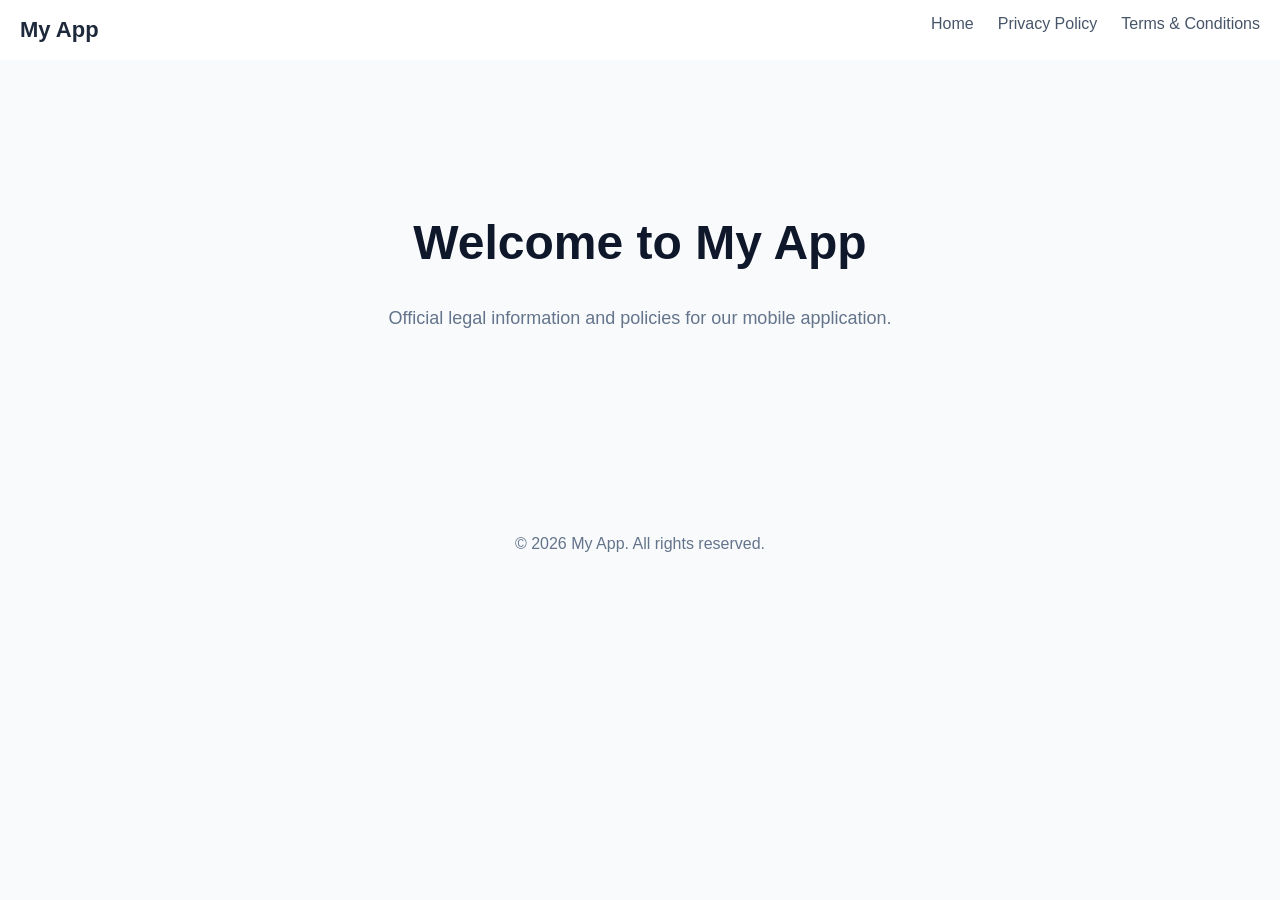
==== index.html @ ea690539 "init app web" ====
<!DOCTYPE html>
<html lang="en">
  <head>
    <meta charset="UTF-8" />
    <meta name="viewport" content="width=device-width, initial-scale=1.0" />
    <title>My App</title>
    <link rel="stylesheet" href="styles.css" />
  </head>
  <body>
    <header>
      <nav>
        <div class="logo">My App</div>

        <div class="menu">
          <a href="index.html">Home</a>
          <a href="privacy.html">Privacy Policy</a>
          <a href="terms.html">Terms & Conditions</a>
        </div>
      </nav>
    </header>

    <main class="container">
      <section class="hero">
        <h1>Welcome to My App</h1>

        <p>
          Official legal information and policies for our mobile application.
        </p>
      </section>
    </main>

    <footer>
      <p>© 2026 My App. All rights reserved.</p>
    </footer>
  </body>
</html>
---- styles.css ----
* {
  margin: 0;
  padding: 0;
  box-sizing: border-box;
}

body {
  font-family:
    Inter,
    -apple-system,
    BlinkMacSystemFont,
    "Segoe UI",
    sans-serif;
  background: #f8fafc;
  color: #1e293b;
  line-height: 1.8;
}

.container {
  max-width: 900px;
  margin: 0 auto;
  padding: 40px 20px;
}

.card {
  background: #ffffff;
  border-radius: 16px;
  padding: 48px;
  box-shadow: 0 4px 20px rgba(15, 23, 42, 0.08);
}

h1 {
  font-size: 2.2rem;
  margin-bottom: 12px;
  color: #0f172a;
}

.updated {
  color: #64748b;
  margin-bottom: 32px;
}

h2 {
  margin-top: 32px;
  margin-bottom: 12px;
  font-size: 1.3rem;
  color: #0f172a;
}

p {
  margin-bottom: 16px;
}

ul {
  margin: 12px 0 24px 24px;
}

li {
  margin-bottom: 8px;
}

@media (max-width: 768px) {
  .card {
    padding: 24px;
  }

  h1 {
    font-size: 1.8rem;
  }
}

nav {
  width: 100%;
  padding: 10px 20px;
  display: flex;
  justify-content: space-between;
  background: #ffffff;
}

.logo {
  font-size: 22px;
  font-weight: 700;
}

.menu {
  display: flex;
  gap: 24px;
}

.menu a {
  text-decoration: none;
  color: #475569;
  font-weight: 500;
}

.menu a:hover {
  color: #0f172a;
}

.container {
  max-width: 900px;
  margin: 60px auto;
  padding: 0 20px;
}

.hero {
  text-align: center;
  padding: 80px 0;
}

.hero h1 {
  font-size: 48px;
  margin-bottom: 16px;
}

.hero p {
  font-size: 18px;
  color: #64748b;
}

.content {
  background: white;
  padding: 40px;
  border-radius: 12px;
  box-shadow: 0 5px 20px rgba(0, 0, 0, 0.05);
}

.content h1 {
  margin-bottom: 24px;
}

.content h2 {
  margin-top: 32px;
  margin-bottom: 12px;
}

.content p {
  margin-bottom: 16px;
}

footer {
  text-align: center;
  padding: 40px;
  color: #64748b;
}
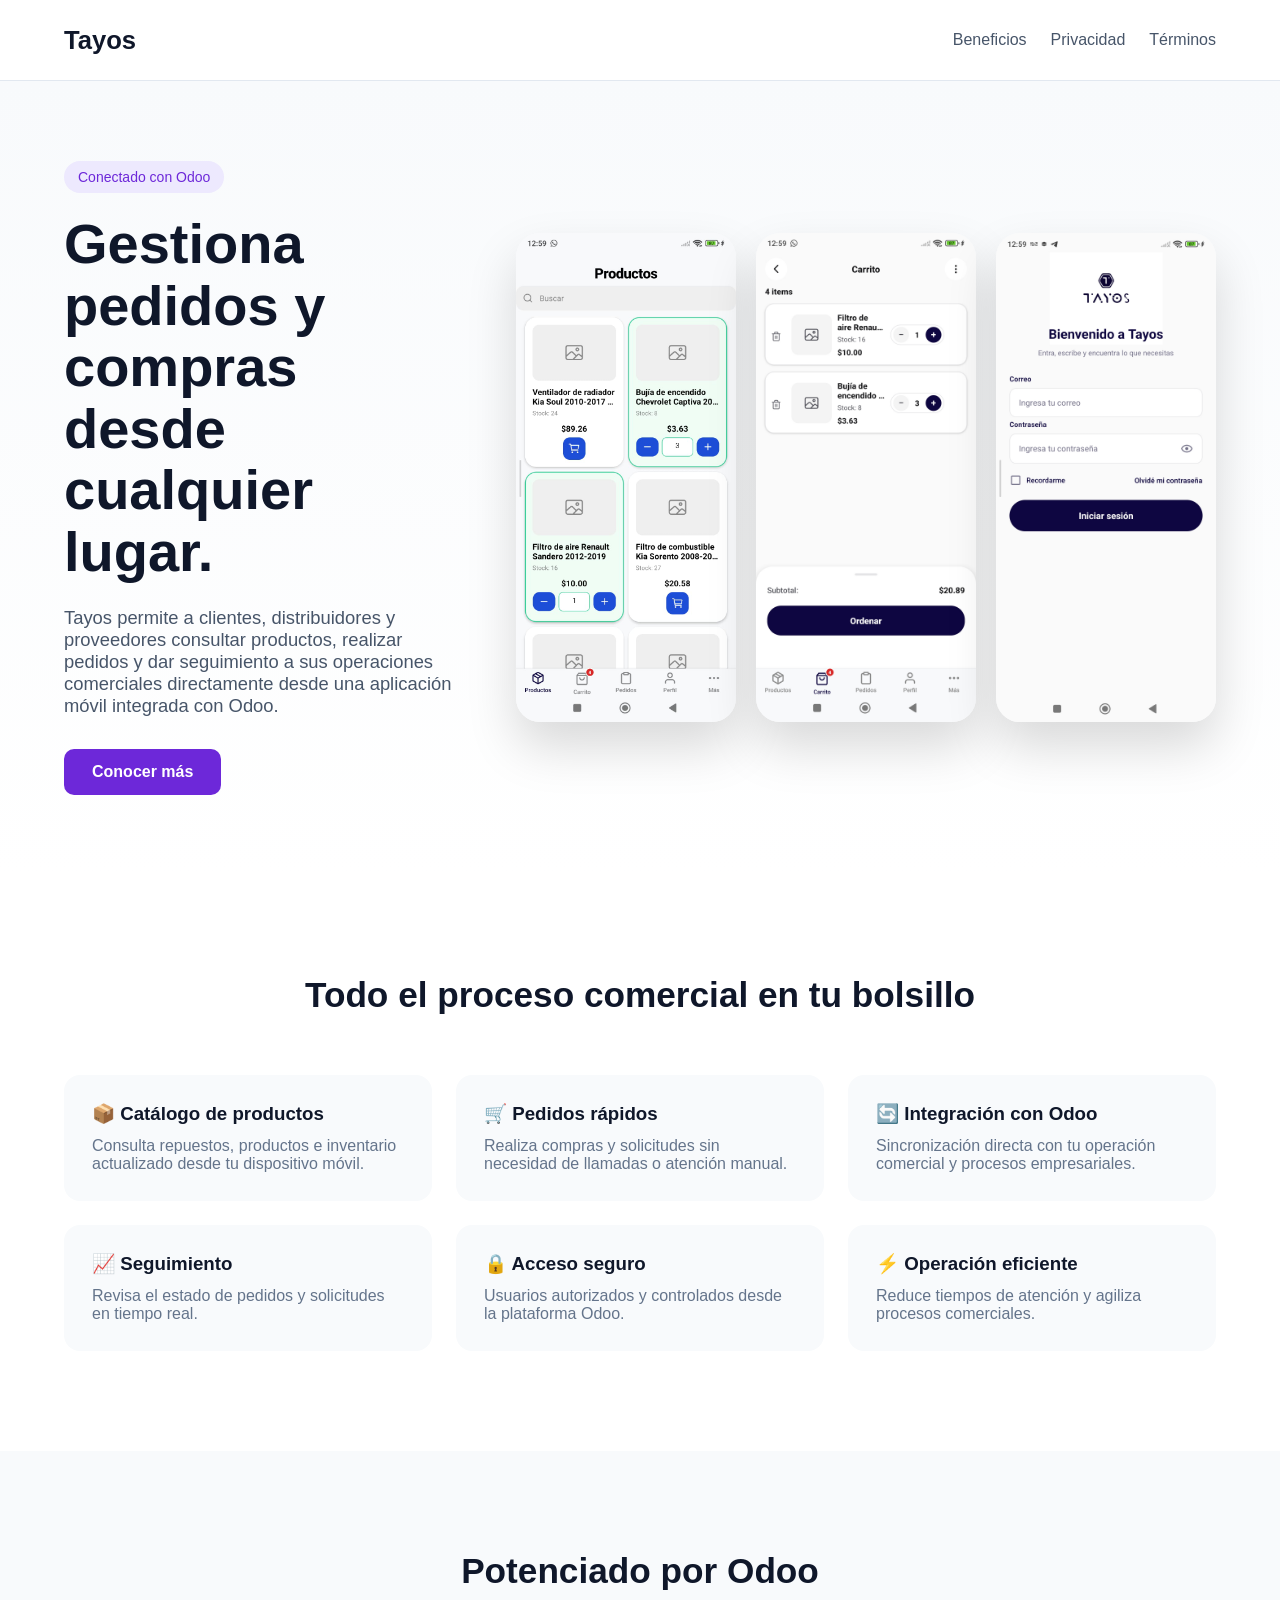
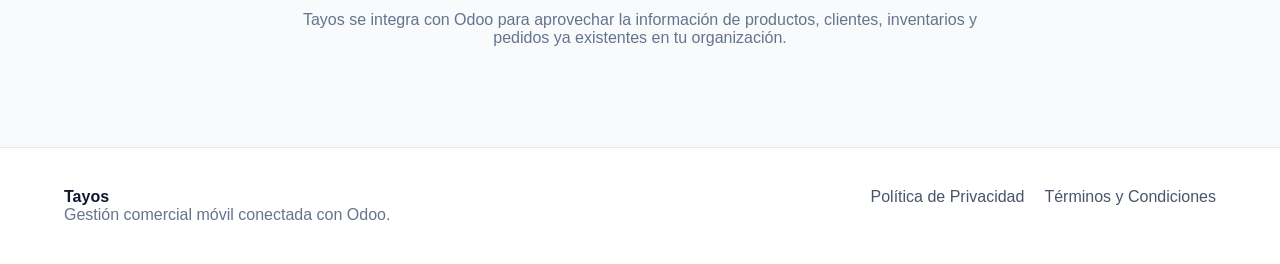
==== commit 6c68b965: "mejorar landing principal web" ====
--- a/index.html
+++ b/index.html
@@ -1,36 +1,133 @@
 <!DOCTYPE html>
-<html lang="en">
+<html lang="es">
   <head>
     <meta charset="UTF-8" />
     <meta name="viewport" content="width=device-width, initial-scale=1.0" />
-    <title>My App</title>
-    <link rel="stylesheet" href="styles.css" />
+    <title>Tayos | Gestión de pedidos conectada con Odoo</title>
+
+    <link rel="stylesheet" href="landing.css" />
   </head>
+
   <body>
     <header>
-      <nav>
-        <div class="logo">My App</div>
+      <div class="container nav">
+        <div class="logo">Tayos</div>
 
-        <div class="menu">
-          <a href="index.html">Home</a>
-          <a href="privacy.html">Privacy Policy</a>
-          <a href="terms.html">Terms & Conditions</a>
-        </div>
-      </nav>
+        <nav>
+          <a href="#features">Beneficios</a>
+          <a href="privacy.html">Privacidad</a>
+          <a href="terms.html">Términos</a>
+        </nav>
+      </div>
     </header>
 
-    <main class="container">
-      <section class="hero">
-        <h1>Welcome to My App</h1>
+    <section class="hero">
+      <div class="container hero-content">
+        <div class="hero-text">
+          <span class="badge">Conectado con Odoo</span>
+
+          <h1>
+            Gestiona pedidos y compras desde cualquier lugar.
+          </h1>
+
+          <p>
+            Tayos permite a clientes, distribuidores y proveedores consultar
+            productos, realizar pedidos y dar seguimiento a sus operaciones
+            comerciales directamente desde una aplicación móvil integrada con
+            Odoo.
+          </p>
+
+          <div class="hero-buttons">
+            <a href="#features" class="btn-primary">
+              Conocer más
+            </a>
+          </div>
+        </div>
+
+        <div class="hero-images">
+          <img src="images/pantalla-2.jpeg" alt="Pantalla Tayos" />
+          <img src="images/pantalla-1.jpeg" alt="Pantalla Tayos" />
+          <img src="images/pantalla-3.jpeg" alt="Pantalla Tayos" />
+        </div>
+      </div>
+    </section>
+
+    <section id="features" class="features">
+      <div class="container">
+        <h2>Todo el proceso comercial en tu bolsillo</h2>
+
+        <div class="grid">
+          <div class="card">
+            <h3>📦 Catálogo de productos</h3>
+            <p>
+              Consulta repuestos, productos e inventario actualizado desde tu
+              dispositivo móvil.
+            </p>
+          </div>
+
+          <div class="card">
+            <h3>🛒 Pedidos rápidos</h3>
+            <p>
+              Realiza compras y solicitudes sin necesidad de llamadas o atención
+              manual.
+            </p>
+          </div>
+
+          <div class="card">
+            <h3>🔄 Integración con Odoo</h3>
+            <p>
+              Sincronización directa con tu operación comercial y procesos
+              empresariales.
+            </p>
+          </div>
+
+          <div class="card">
+            <h3>📈 Seguimiento</h3>
+            <p>
+              Revisa el estado de pedidos y solicitudes en tiempo real.
+            </p>
+          </div>
+
+          <div class="card">
+            <h3>🔒 Acceso seguro</h3>
+            <p>
+              Usuarios autorizados y controlados desde la plataforma Odoo.
+            </p>
+          </div>
+
+          <div class="card">
+            <h3>⚡ Operación eficiente</h3>
+            <p>
+              Reduce tiempos de atención y agiliza procesos comerciales.
+            </p>
+          </div>
+        </div>
+      </div>
+    </section>
+
+    <section class="odoo">
+      <div class="container">
+        <h2>Potenciado por Odoo</h2>
 
         <p>
-          Official legal information and policies for our mobile application.
+          Tayos se integra con Odoo para aprovechar la información de productos,
+          clientes, inventarios y pedidos ya existentes en tu organización.
         </p>
-      </section>
-    </main>
+      </div>
+    </section>
 
     <footer>
-      <p>© 2026 My App. All rights reserved.</p>
+      <div class="container footer">
+        <div>
+          <strong>Tayos</strong>
+          <p>Gestión comercial móvil conectada con Odoo.</p>
+        </div>
+
+        <div class="footer-links">
+          <a href="privacy.html">Política de Privacidad</a>
+          <a href="terms.html">Términos y Condiciones</a>
+        </div>
+      </div>
     </footer>
   </body>
 </html>
--- a/landing.css
+++ b/landing.css
@@ -0,0 +1,217 @@
+* {
+  margin: 0;
+  padding: 0;
+  box-sizing: border-box;
+}
+
+body {
+  font-family:
+    Inter,
+    -apple-system,
+    BlinkMacSystemFont,
+    sans-serif;
+  color: #0f172a;
+  background: #ffffff;
+}
+
+.container {
+  width: 90%;
+  max-width: 1200px;
+  margin: auto;
+}
+
+header {
+  position: sticky;
+  top: 0;
+  background: rgba(255, 255, 255, 0.95);
+  backdrop-filter: blur(10px);
+  border-bottom: 1px solid #e2e8f0;
+  z-index: 10;
+}
+
+.nav {
+  height: 80px;
+  display: flex;
+  justify-content: space-between;
+  align-items: center;
+}
+
+.logo {
+  font-size: 1.6rem;
+  font-weight: 700;
+}
+
+nav {
+  display: flex;
+  gap: 24px;
+}
+
+nav a {
+  text-decoration: none;
+  color: #475569;
+  font-weight: 500;
+}
+
+.hero {
+  padding: 80px 0;
+  background: linear-gradient(
+    180deg,
+    #f8fafc 0%,
+    #ffffff 100%
+  );
+}
+
+.hero-content {
+  display: grid;
+  grid-template-columns: 1fr 1fr;
+  align-items: center;
+  gap: 50px;
+}
+
+.badge {
+  display: inline-block;
+  background: #ede9fe;
+  color: #6d28d9;
+  padding: 8px 14px;
+  border-radius: 999px;
+  font-size: 14px;
+  margin-bottom: 20px;
+}
+
+.hero h1 {
+  font-size: 3.5rem;
+  line-height: 1.1;
+  margin-bottom: 24px;
+}
+
+.hero p {
+  font-size: 1.15rem;
+  color: #475569;
+  margin-bottom: 32px;
+}
+
+.btn-primary {
+  display: inline-block;
+  background: #6d28d9;
+  color: white;
+  padding: 14px 28px;
+  border-radius: 10px;
+  text-decoration: none;
+  font-weight: 600;
+}
+
+.hero-images {
+  display: flex;
+  justify-content: center;
+  gap: 20px;
+}
+
+.hero-images img {
+  width: 220px;
+  border-radius: 24px;
+  box-shadow: 0 25px 50px rgba(0, 0, 0, 0.15);
+  transition: transform 0.3s ease;
+}
+
+.hero-images img:hover {
+  transform: translateY(-10px);
+}
+
+.features {
+  padding: 100px 0;
+}
+
+.features h2 {
+  text-align: center;
+  margin-bottom: 60px;
+  font-size: 2.2rem;
+}
+
+.grid {
+  display: grid;
+  grid-template-columns: repeat(auto-fit, minmax(280px, 1fr));
+  gap: 24px;
+}
+
+.card {
+  padding: 28px;
+  border-radius: 16px;
+  background: #f8fafc;
+}
+
+.card h3 {
+  margin-bottom: 12px;
+}
+
+.card p {
+  color: #64748b;
+}
+
+.odoo {
+  padding: 100px 0;
+  text-align: center;
+  background: #f8fafc;
+}
+
+.odoo h2 {
+  margin-bottom: 20px;
+  font-size: 2.2rem;
+}
+
+.odoo p {
+  max-width: 700px;
+  margin: auto;
+  color: #64748b;
+}
+
+footer {
+  padding: 40px 0;
+  border-top: 1px solid #e2e8f0;
+}
+
+.footer {
+  display: flex;
+  justify-content: space-between;
+  gap: 20px;
+}
+
+.footer p {
+  color: #64748b;
+}
+
+.footer-links {
+  display: flex;
+  gap: 20px;
+}
+
+.footer-links a {
+  text-decoration: none;
+  color: #475569;
+}
+
+@media (max-width: 900px) {
+  .hero-content {
+    grid-template-columns: 1fr;
+  }
+
+  .hero {
+    text-align: center;
+  }
+
+  .hero h1 {
+    font-size: 2.5rem;
+  }
+
+  .hero-images {
+    flex-wrap: wrap;
+  }
+
+  .hero-images img {
+    width: 180px;
+  }
+
+  .footer {
+    flex-direction: column;
+    text-align: center;
+  }
+}
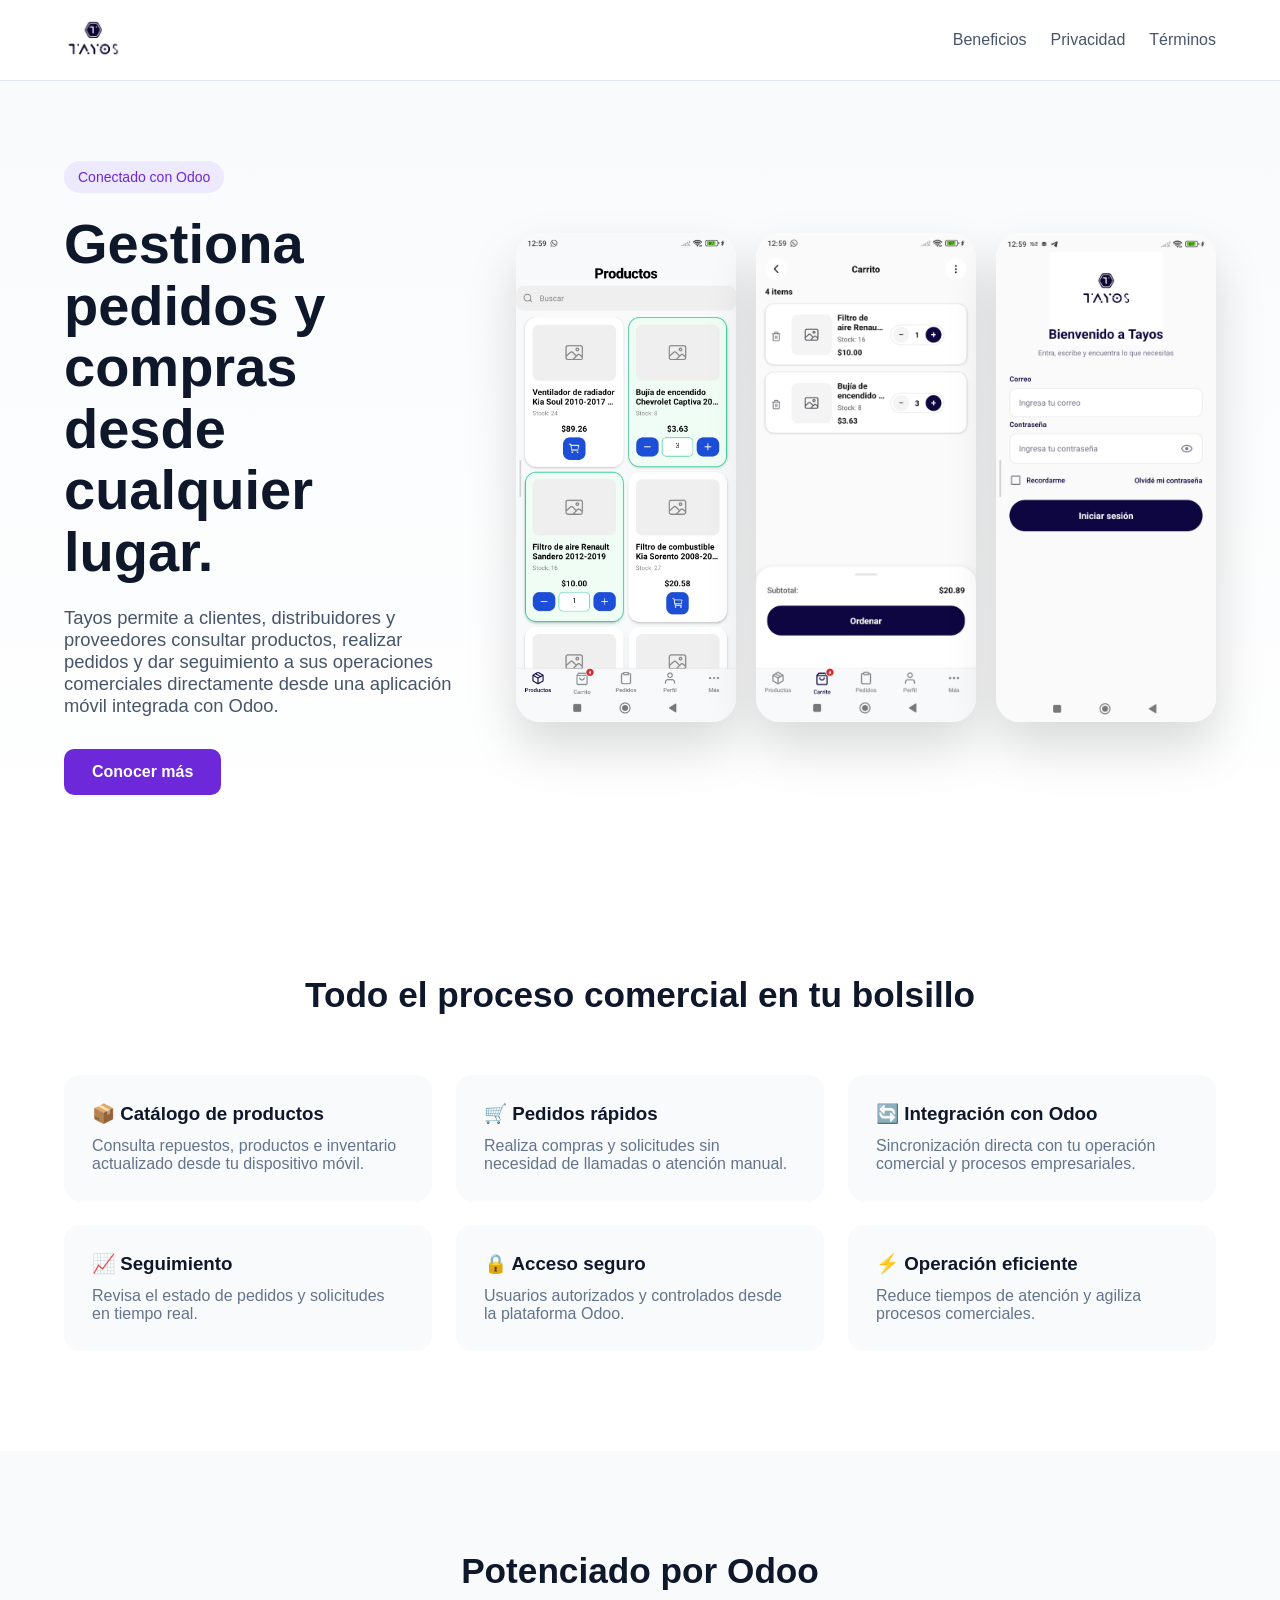
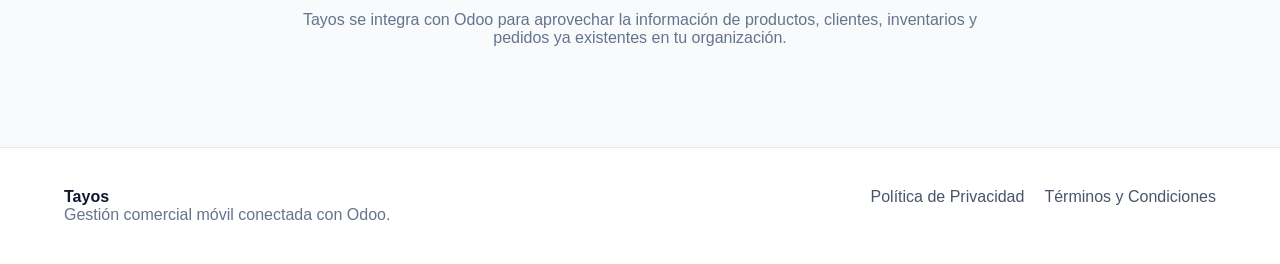
==== commit 7ca9ed1b: "estilos nav and logo" ====
--- a/index.html
+++ b/index.html
@@ -4,14 +4,18 @@
     <meta charset="UTF-8" />
     <meta name="viewport" content="width=device-width, initial-scale=1.0" />
     <title>Tayos | Gestión de pedidos conectada con Odoo</title>
-
-    <link rel="stylesheet" href="landing.css" />
+<link rel="stylesheet" href="styles/landing.css" />
+    <link rel="stylesheet" href="styles/nav.css" />
   </head>
 
   <body>
     <header>
       <div class="container nav">
-        <div class="logo">Tayos</div>
+        <div class="logo">
+          <a href="index.html">
+            <img src="images/Logo-tayos-white.jpg" alt="logo tayos" />
+          </a>
+        </div>
 
         <nav>
           <a href="#features">Beneficios</a>
--- a/styles/landing.css
+++ b/styles/landing.css
@@ -0,0 +1,179 @@
+* {
+  margin: 0;
+  padding: 0;
+  box-sizing: border-box;
+}
+
+body {
+  font-family:
+    Inter,
+    -apple-system,
+    BlinkMacSystemFont,
+    sans-serif;
+  color: #0f172a;
+  background: #ffffff;
+}
+
+.hero {
+  padding: 80px 0;
+  background: linear-gradient(
+    180deg,
+    #f8fafc 0%,
+    #ffffff 100%
+  );
+}
+
+.hero-content {
+  display: grid;
+  grid-template-columns: 1fr 1fr;
+  align-items: center;
+  gap: 50px;
+}
+
+.badge {
+  display: inline-block;
+  background: #ede9fe;
+  color: #6d28d9;
+  padding: 8px 14px;
+  border-radius: 999px;
+  font-size: 14px;
+  margin-bottom: 20px;
+}
+
+.hero h1 {
+  font-size: 3.5rem;
+  line-height: 1.1;
+  margin-bottom: 24px;
+}
+
+.hero p {
+  font-size: 1.15rem;
+  color: #475569;
+  margin-bottom: 32px;
+}
+
+.btn-primary {
+  display: inline-block;
+  background: #6d28d9;
+  color: white;
+  padding: 14px 28px;
+  border-radius: 10px;
+  text-decoration: none;
+  font-weight: 600;
+}
+
+.hero-images {
+  display: flex;
+  justify-content: center;
+  gap: 20px;
+}
+
+.hero-images img {
+  width: 220px;
+  border-radius: 24px;
+  box-shadow: 0 25px 50px rgba(0, 0, 0, 0.15);
+  transition: transform 0.3s ease;
+}
+
+.hero-images img:hover {
+  transform: translateY(-10px);
+}
+
+.features {
+  padding: 100px 0;
+}
+
+.features h2 {
+  text-align: center;
+  margin-bottom: 60px;
+  font-size: 2.2rem;
+}
+
+.grid {
+  display: grid;
+  grid-template-columns: repeat(auto-fit, minmax(280px, 1fr));
+  gap: 24px;
+}
+
+.card {
+  padding: 28px;
+  border-radius: 16px;
+  background: #f8fafc;
+}
+
+.card h3 {
+  margin-bottom: 12px;
+}
+
+.card p {
+  color: #64748b;
+}
+
+.odoo {
+  padding: 100px 0;
+  text-align: center;
+  background: #f8fafc;
+}
+
+.odoo h2 {
+  margin-bottom: 20px;
+  font-size: 2.2rem;
+}
+
+.odoo p {
+  max-width: 700px;
+  margin: auto;
+  color: #64748b;
+}
+
+footer {
+  padding: 40px 0;
+  border-top: 1px solid #e2e8f0;
+}
+
+.footer {
+  display: flex;
+  justify-content: space-between;
+  gap: 20px;
+}
+
+.footer p {
+  color: #64748b;
+}
+
+.footer-links {
+  display: flex;
+  gap: 20px;
+}
+
+.footer-links a {
+  text-decoration: none;
+  color: #475569;
+}
+
+@media (max-width: 900px) {
+  .hero-content {
+    grid-template-columns: 1fr;
+  }
+
+  .hero {
+    text-align: center;
+  }
+
+  .hero h1 {
+    font-size: 2.5rem;
+  }
+
+  .hero-images {
+    flex-wrap: wrap;
+  }
+
+  .hero-images img {
+    width: 180px;
+  }
+
+  .footer {
+    flex-direction: column;
+    text-align: center;
+  }
+}
--- a/styles/nav.css
+++ b/styles/nav.css
@@ -0,0 +1,36 @@
+header {
+  position: sticky;
+  top: 0;
+  background: rgba(255, 255, 255, 0.95);
+  backdrop-filter: blur(10px);
+  border-bottom: 1px solid #e2e8f0;
+  z-index: 10;
+}
+
+.nav {
+  height: 80px;
+  display: flex;
+  justify-content: space-between;
+  align-items: center;
+}
+
+.logo img {
+  width: 60px;
+}
+
+nav {
+  display: flex;
+  gap: 24px;
+}
+
+nav a {
+  text-decoration: none;
+  color: #475569;
+  font-weight: 500;
+}
+
+.container {
+  width: 90%;
+  max-width: 1200px;
+  margin: auto;
+}
